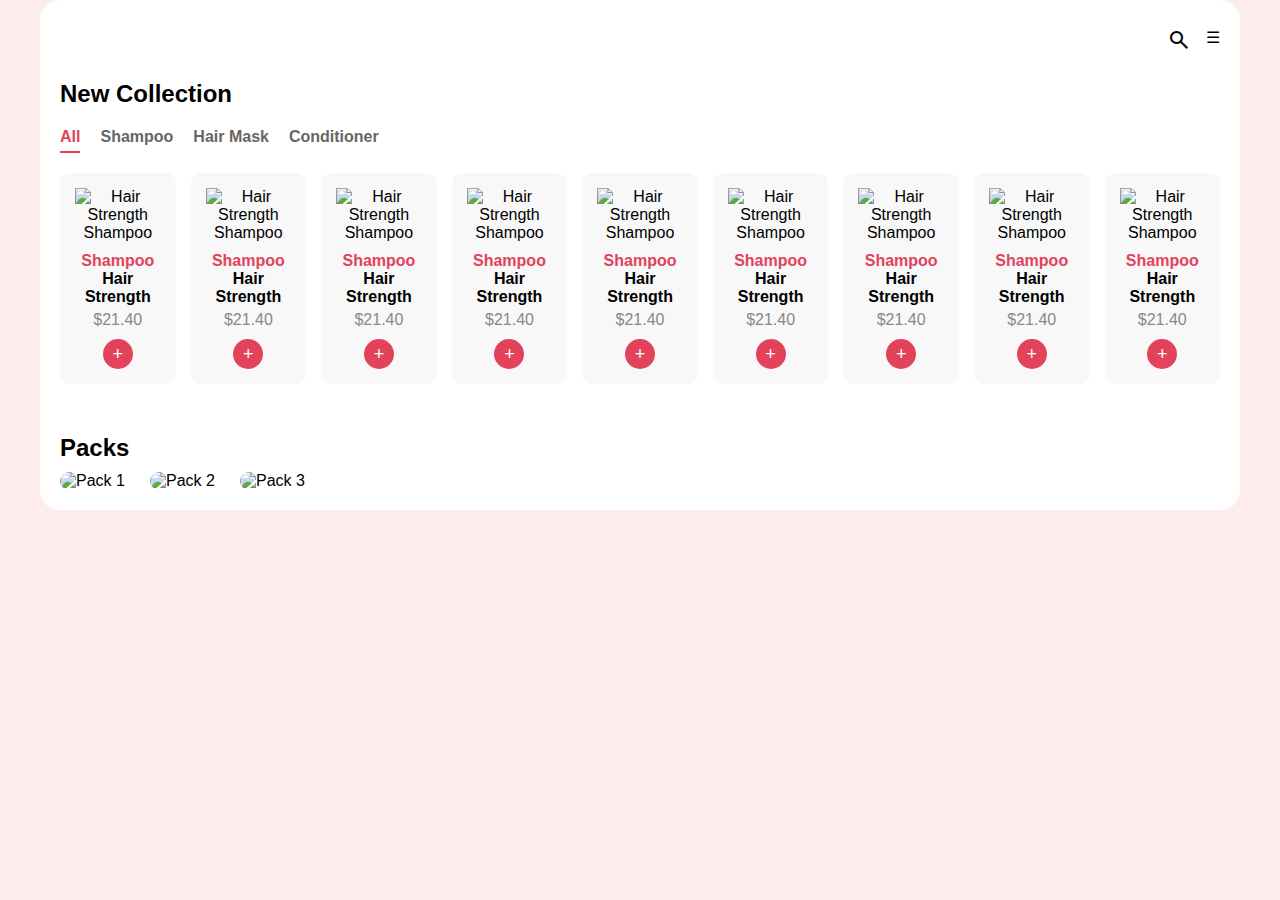
==== inicio.html @ 2be480b5 "Añadido de vista inicio Actualizacion registro Actualizacion README" ====
<!DOCTYPE html>
<html lang="en">
<head>
    <meta charset="UTF-8">
    <meta name="viewport" content="width=device-width, initial-scale=1.0">
    <link rel="stylesheet" href="css/inicio.css">
    <link rel="stylesheet" href="https://fonts.googleapis.com/css2?family=Material+Symbols+Outlined:opsz,wght,FILL,GRAD@20,400,0,0" />
    <title>Inicio | Aromavella</title>
</head>
<body>
    <div class="contenedor-app">
        <header>
            <a href="https://www.tu-enlace.com" class="perfil-pic"></a> <!-- Href agregado -->
            <div class="menu-icons">
                <span class="search-icon material-symbols-outlined" onclick="toggleSearch()">search</span>
                <span class="menu-icon">☰</span>
            </div>
        </header>
        
        <div id="search-bar" class="search-bar">
            <input type="text" placeholder="Search...">
        </div>
        
        <section class="main">
            <h1>New Collection</h1>
            <nav class="navegador-tabs">
                <a href="#" class="active">All</a>
                <a href="#">Shampoo</a>
                <a href="#">Hair Mask</a>
                <a href="#">Conditioner</a>
            </nav>
            
            <div class="productos">
                <div class="producto-carta">
                    <img src="https://via.placeholder.com/150" alt="Hair Strength Shampoo">
                    <p class="producto-tipo">Shampoo</p>
                    <h2>Hair Strength</h2>
                    <p class="precio">$21.40</p>
                    <button class="add-btn">+</button>
                </div>
                <div class="producto-carta">
                    <img src="https://via.placeholder.com/150" alt="Hair Strength Shampoo">
                    <p class="producto-tipo">Shampoo</p>
                    <h2>Hair Strength</h2>
                    <p class="precio">$21.40</p>
                    <button class="add-btn">+</button>
                </div>
                <div class="producto-carta">
                    <img src="https://via.placeholder.com/150" alt="Hair Strength Shampoo">
                    <p class="producto-tipo">Shampoo</p>
                    <h2>Hair Strength</h2>
                    <p class="precio">$21.40</p>
                    <button class="add-btn">+</button>
                </div>
                <div class="producto-carta">
                    <img src="https://via.placeholder.com/150" alt="Hair Strength Shampoo">
                    <p class="producto-tipo">Shampoo</p>
                    <h2>Hair Strength</h2>
                    <p class="precio">$21.40</p>
                    <button class="add-btn">+</button>
                </div>
                <div class="producto-carta">
                    <img src="https://via.placeholder.com/150" alt="Hair Strength Shampoo">
                    <p class="producto-tipo">Shampoo</p>
                    <h2>Hair Strength</h2>
                    <p class="precio">$21.40</p>
                    <button class="add-btn">+</button>
                </div>
                <div class="producto-carta">
                    <img src="https://via.placeholder.com/150" alt="Hair Strength Shampoo">
                    <p class="producto-tipo">Shampoo</p>
                    <h2>Hair Strength</h2>
                    <p class="precio">$21.40</p>
                    <button class="add-btn">+</button>
                </div>
                <div class="producto-carta">
                    <img src="https://via.placeholder.com/150" alt="Hair Strength Shampoo">
                    <p class="producto-tipo">Shampoo</p>
                    <h2>Hair Strength</h2>
                    <p class="precio">$21.40</p>
                    <button class="add-btn">+</button>
                </div>
                <div class="producto-carta">
                    <img src="https://via.placeholder.com/150" alt="Hair Strength Shampoo">
                    <p class="producto-tipo">Shampoo</p>
                    <h2>Hair Strength</h2>
                    <p class="precio">$21.40</p>
                    <button class="add-btn">+</button>
                </div>
                <div class="producto-carta">
                    <img src="https://via.placeholder.com/150" alt="Hair Strength Shampoo">
                    <p class="producto-tipo">Shampoo</p>
                    <h2>Hair Strength</h2>
                    <p class="precio">$21.40</p>
                    <button class="add-btn">+</button>
                </div>
 
               
            </div>
            
            <div class="packs-section">
                <h2>Packs</h2>
                <div class="packs">
                    <img src="https://via.placeholder.com/80" alt="Pack 1">
                    <img src="https://via.placeholder.com/80" alt="Pack 2">
                    <img src="https://via.placeholder.com/80" alt="Pack 3">
                </div>
            </div>
        </section>
    </div>

    <script>
        function toggleSearch() {
    const searchBar = document.getElementById('search-bar');
    if (searchBar.style.display === 'none' || searchBar.style.display === '') {
        searchBar.style.display = 'block';
    } else {
        searchBar.style.display = 'none';
    }
}

    </script>
</body>
</html>
---- css/inicio.css ----
* {
    margin: 0;
    padding: 0;
    box-sizing: border-box;
    font-family: 'Arial', sans-serif;
}

body {
    background-color: #FDECEC;
    min-height: 100vh;
}

.contenedor-app {
    padding: 20px;
    margin: auto;
    max-width: 1200px;
    background-color: #FFF;
    border-radius: 20px;
}

header {
    display: flex;
    justify-content: space-between;
    align-items: center;
    margin-bottom: 20px;
}

.perfil-pic {
    background-image: url('https://avatars.githubusercontent.com/u/128574534?v=4s');
    background-size: cover;
    background-position: center;
    width: 40px;
    height: 40px;
    border-radius: 50%;
    display: inline-block;
}

.menu-icons {
    display: flex;
    gap: 15px;
}
.search-icon, .menu-icon{
    cursor: pointer;
}
.search-bar {
    display: none;
    margin-bottom: 20px;
}

.search-bar input {
    width: 100%;
    padding: 10px;
    font-size: 16px;
    border: 1px solid #CCC;
    border-radius: 5px;
}

.main h1 {
    font-size: 24px;
    margin-bottom: 20px;
}

.navegador-tabs {
    display: flex;
    gap: 20px;
    margin-bottom: 20px;
}

.navegador-tabs a {
    text-decoration: none;
    color: #666;
    font-weight: bold;
    padding-bottom: 5px;
    border-bottom: 2px solid transparent;
}

.navegador-tabs a.active {
    color: #E3425B;
    border-bottom: 2px solid #E3425B;
}

.productos {
    display: flex;
    gap: 15px;
    /* flex-wrap: wrap; */
    overflow-x: scroll;
}

.producto-carta {
    background-color: #F8F8F8;
    border-radius: 10px;
    padding: 15px;
    width: 45%;
    text-align: center;
    margin-bottom: 20px;
}

.producto-carta img {
    width: 100px;
    height: auto;
    margin-bottom: 10px;
}

.producto-tipo {
    color: #E3425B;
    font-weight: bold;
}

.producto-carta h2 {
    font-size: 16px;
    margin-bottom: 5px;
}

.precio {
    color: #888;
    margin-bottom: 10px;
}

.add-btn {
    background-color: #E3425B;
    color: #FFF;
    border: none;
    /* padding: 10px; */
    width: 30px;
    height: 30px;
    border-radius: 50%;
    font-size: 18px;
    cursor: pointer;
    transition: .3s;
}
.add-btn:hover {
    background-color: #802634;
}
.packs-section {
    margin-top: 30px;
}

.packs-section h2 {
    margin-bottom: 10px;
}

.packs {
    display: flex;
    gap: 10px;
}

.packs img {
    width: 80px;
    height: auto;
    border-radius: 10px;
}

@media (max-width: 768px) {
    .producto-carta {
        width: 100%;
    }
}

@media (max-width: 480px) {
    .nav-tabs {
        flex-wrap: wrap;
    }

    .packs img {
        width: 60px;
    }
}
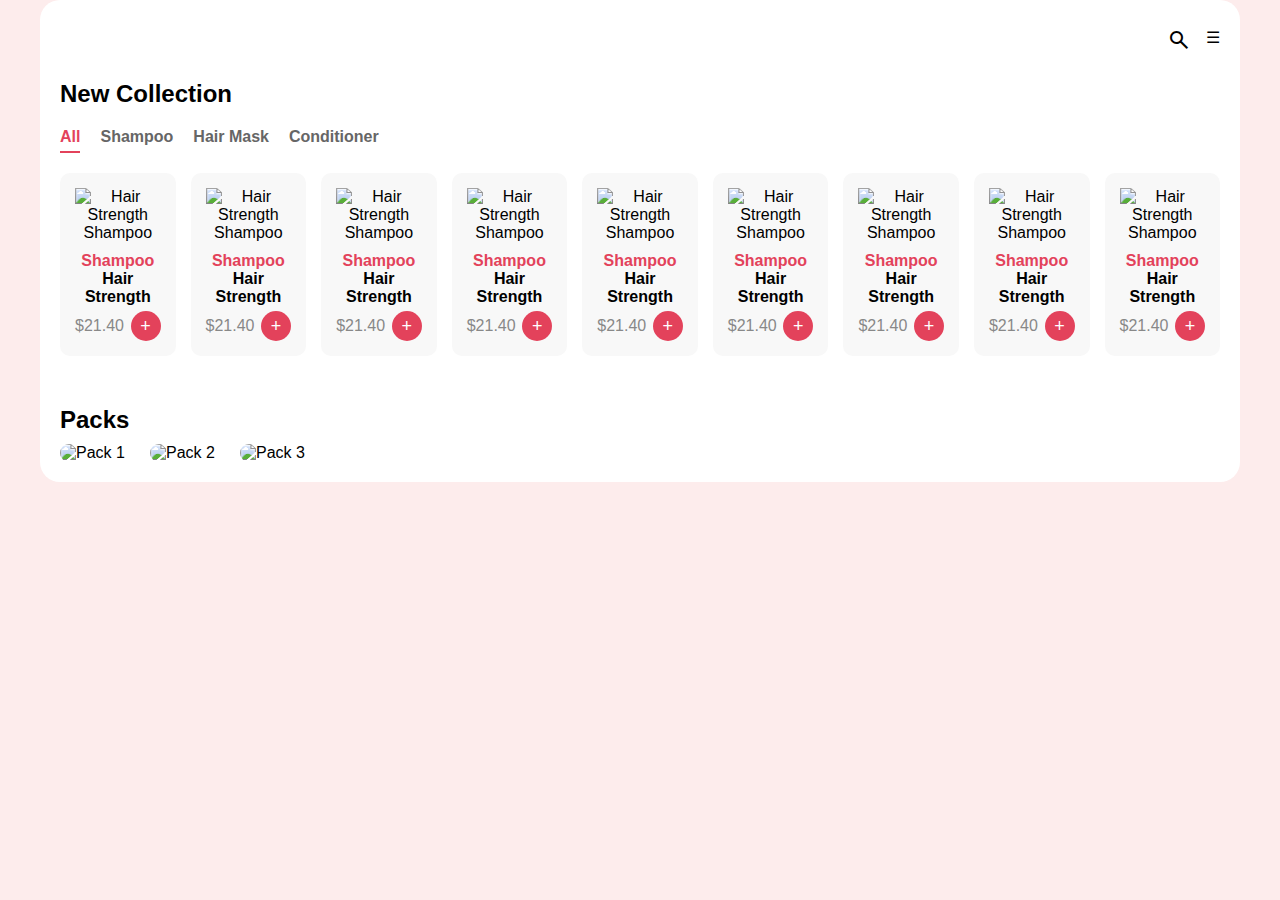
==== commit 4264883f: "-Actualizacion de vistas -Agregado de Perfil -Eliminacion del index -Agregado de icono en las pagina" ====
--- a/inicio.html
+++ b/inicio.html
@@ -5,12 +5,13 @@
     <meta name="viewport" content="width=device-width, initial-scale=1.0">
     <link rel="stylesheet" href="css/inicio.css">
     <link rel="stylesheet" href="https://fonts.googleapis.com/css2?family=Material+Symbols+Outlined:opsz,wght,FILL,GRAD@20,400,0,0" />
+    <link rel="shortcut icon" href="img/iconoAromavella.ico" type="image/x-icon">
     <title>Inicio | Aromavella</title>
 </head>
 <body>
     <div class="contenedor-app">
         <header>
-            <a href="https://www.tu-enlace.com" class="perfil-pic"></a> <!-- Href agregado -->
+            <a href="perfil.html" class="perfil-pic"></a>
             <div class="menu-icons">
                 <span class="search-icon material-symbols-outlined" onclick="toggleSearch()">search</span>
                 <span class="menu-icon">☰</span>
@@ -35,66 +36,83 @@
                     <img src="https://via.placeholder.com/150" alt="Hair Strength Shampoo">
                     <p class="producto-tipo">Shampoo</p>
                     <h2>Hair Strength</h2>
-                    <p class="precio">$21.40</p>
+                    <div class="menu-producto-carta">
+                        <p class="precio">$21.40</p>
                     <button class="add-btn">+</button>
+                    </div>
                 </div>
                 <div class="producto-carta">
                     <img src="https://via.placeholder.com/150" alt="Hair Strength Shampoo">
                     <p class="producto-tipo">Shampoo</p>
                     <h2>Hair Strength</h2>
-                    <p class="precio">$21.40</p>
+                    <div class="menu-producto-carta">
+                        <p class="precio">$21.40</p>
                     <button class="add-btn">+</button>
+                    </div>
                 </div>
                 <div class="producto-carta">
                     <img src="https://via.placeholder.com/150" alt="Hair Strength Shampoo">
                     <p class="producto-tipo">Shampoo</p>
                     <h2>Hair Strength</h2>
-                    <p class="precio">$21.40</p>
+                    <div class="menu-producto-carta">
+                        <p class="precio">$21.40</p>
                     <button class="add-btn">+</button>
+                    </div>
                 </div>
                 <div class="producto-carta">
                     <img src="https://via.placeholder.com/150" alt="Hair Strength Shampoo">
                     <p class="producto-tipo">Shampoo</p>
                     <h2>Hair Strength</h2>
-                    <p class="precio">$21.40</p>
+                    <div class="menu-producto-carta">
+                        <p class="precio">$21.40</p>
                     <button class="add-btn">+</button>
+                    </div>
                 </div>
                 <div class="producto-carta">
                     <img src="https://via.placeholder.com/150" alt="Hair Strength Shampoo">
                     <p class="producto-tipo">Shampoo</p>
                     <h2>Hair Strength</h2>
-                    <p class="precio">$21.40</p>
+                    <div class="menu-producto-carta">
+                        <p class="precio">$21.40</p>
                     <button class="add-btn">+</button>
+                    </div>
                 </div>
                 <div class="producto-carta">
                     <img src="https://via.placeholder.com/150" alt="Hair Strength Shampoo">
                     <p class="producto-tipo">Shampoo</p>
                     <h2>Hair Strength</h2>
-                    <p class="precio">$21.40</p>
+                    <div class="menu-producto-carta">
+                        <p class="precio">$21.40</p>
                     <button class="add-btn">+</button>
+                    </div>
                 </div>
                 <div class="producto-carta">
                     <img src="https://via.placeholder.com/150" alt="Hair Strength Shampoo">
                     <p class="producto-tipo">Shampoo</p>
                     <h2>Hair Strength</h2>
-                    <p class="precio">$21.40</p>
+                    <div class="menu-producto-carta">
+                        <p class="precio">$21.40</p>
                     <button class="add-btn">+</button>
+                    </div>
                 </div>
                 <div class="producto-carta">
                     <img src="https://via.placeholder.com/150" alt="Hair Strength Shampoo">
                     <p class="producto-tipo">Shampoo</p>
                     <h2>Hair Strength</h2>
-                    <p class="precio">$21.40</p>
+                    <div class="menu-producto-carta">
+                        <p class="precio">$21.40</p>
                     <button class="add-btn">+</button>
+                    </div>
                 </div>
                 <div class="producto-carta">
                     <img src="https://via.placeholder.com/150" alt="Hair Strength Shampoo">
                     <p class="producto-tipo">Shampoo</p>
                     <h2>Hair Strength</h2>
-                    <p class="precio">$21.40</p>
+                    <div class="menu-producto-carta">
+                        <p class="precio">$21.40</p>
                     <button class="add-btn">+</button>
+                    </div>
                 </div>
- 
                
             </div>
             
--- a/css/inicio.css
+++ b/css/inicio.css
@@ -95,6 +95,7 @@
     margin-bottom: 20px;
 }
 
+
 .producto-carta img {
     width: 100px;
     height: auto;
@@ -111,9 +112,14 @@
     margin-bottom: 5px;
 }
 
+.menu-producto-carta {
+    display: flex;
+    justify-content: space-between;
+    align-items: center;
+}
+
 .precio {
     color: #888;
-    margin-bottom: 10px;
 }
 
 .add-btn {
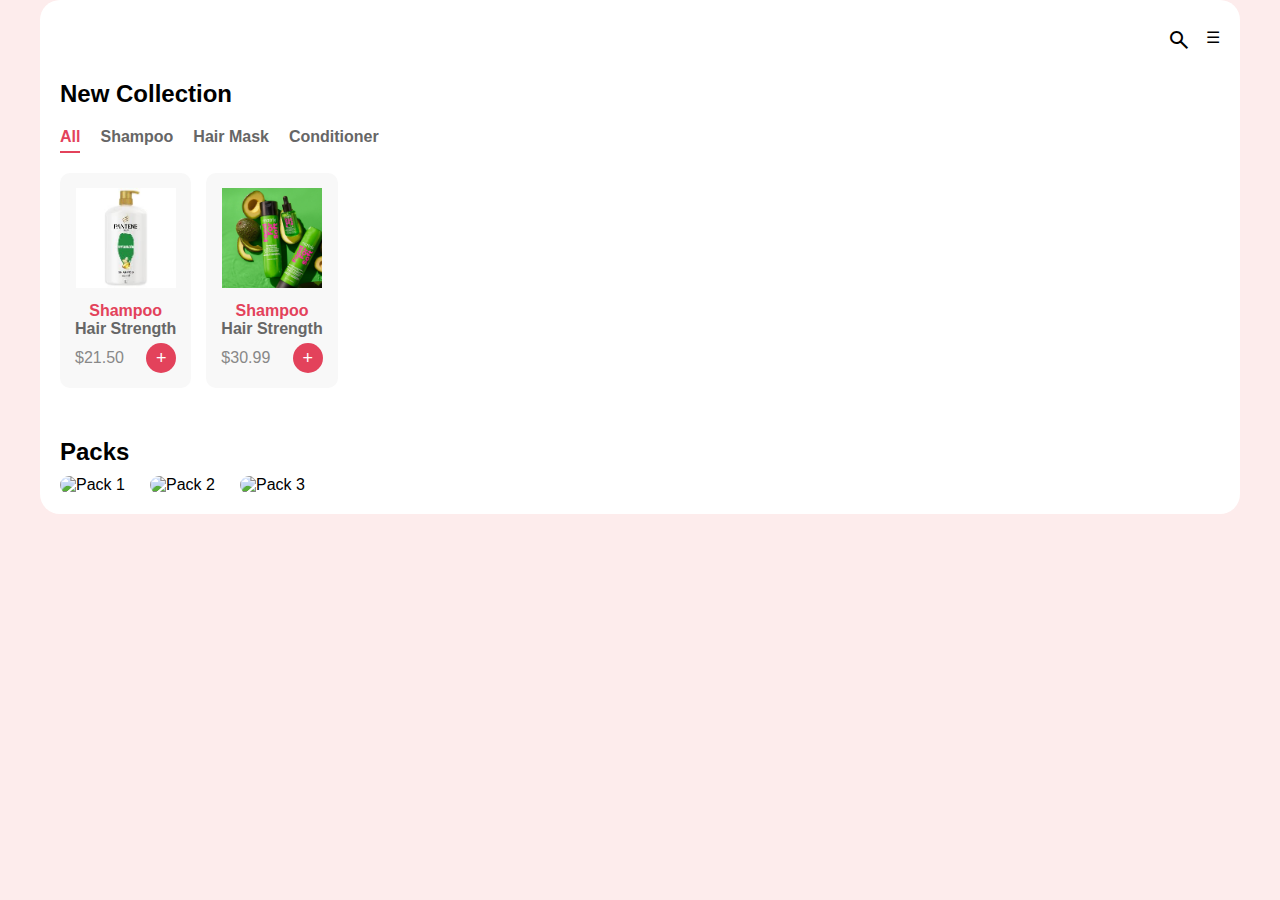
==== commit cd4e3674: "Utilizacion de DOM" ====
--- a/inicio.html
+++ b/inicio.html
@@ -1,13 +1,16 @@
 <!DOCTYPE html>
 <html lang="en">
+
 <head>
     <meta charset="UTF-8">
     <meta name="viewport" content="width=device-width, initial-scale=1.0">
     <link rel="stylesheet" href="css/inicio.css">
-    <link rel="stylesheet" href="https://fonts.googleapis.com/css2?family=Material+Symbols+Outlined:opsz,wght,FILL,GRAD@20,400,0,0" />
+    <link rel="stylesheet"
+        href="https://fonts.googleapis.com/css2?family=Material+Symbols+Outlined:opsz,wght,FILL,GRAD@20,400,0,0" />
     <link rel="shortcut icon" href="img/iconoAromavella.ico" type="image/x-icon">
     <title>Inicio | Aromavella</title>
 </head>
+
 <body>
     <div class="contenedor-app">
         <header>
@@ -17,28 +20,29 @@
                 <span class="menu-icon">☰</span>
             </div>
         </header>
-        
+
         <div id="search-bar" class="search-bar">
             <input type="text" placeholder="Search...">
         </div>
-        
+
         <section class="main">
             <h1>New Collection</h1>
             <nav class="navegador-tabs">
-                <a href="#" class="active">All</a>
-                <a href="#">Shampoo</a>
-                <a href="#">Hair Mask</a>
-                <a href="#">Conditioner</a>
+                <a href="#" id="todos" class="active">All</a>
+                <a href="#" id="shampoo">Shampoo</a>
+                <a href="#" id="mascaras">Hair Mask</a>
+                <a href="#" id="cremanjuagues">Conditioner</a>
             </nav>
-            
+
             <div class="productos">
+                <!--
                 <div class="producto-carta">
                     <img src="https://via.placeholder.com/150" alt="Hair Strength Shampoo">
                     <p class="producto-tipo">Shampoo</p>
                     <h2>Hair Strength</h2>
                     <div class="menu-producto-carta">
                         <p class="precio">$21.40</p>
-                    <button class="add-btn">+</button>
+                        <button onclick="window.location = ('producto.html')" class="add-btn">+</button>
                     </div>
                 </div>
                 <div class="producto-carta">
@@ -47,7 +51,7 @@
                     <h2>Hair Strength</h2>
                     <div class="menu-producto-carta">
                         <p class="precio">$21.40</p>
-                    <button class="add-btn">+</button>
+                        <button class="add-btn">+</button>
                     </div>
                 </div>
                 <div class="producto-carta">
@@ -56,7 +60,7 @@
                     <h2>Hair Strength</h2>
                     <div class="menu-producto-carta">
                         <p class="precio">$21.40</p>
-                    <button class="add-btn">+</button>
+                        <button class="add-btn">+</button>
                     </div>
                 </div>
                 <div class="producto-carta">
@@ -65,7 +69,7 @@
                     <h2>Hair Strength</h2>
                     <div class="menu-producto-carta">
                         <p class="precio">$21.40</p>
-                    <button class="add-btn">+</button>
+                        <button class="add-btn">+</button>
                     </div>
                 </div>
                 <div class="producto-carta">
@@ -74,7 +78,7 @@
                     <h2>Hair Strength</h2>
                     <div class="menu-producto-carta">
                         <p class="precio">$21.40</p>
-                    <button class="add-btn">+</button>
+                        <button class="add-btn">+</button>
                     </div>
                 </div>
                 <div class="producto-carta">
@@ -83,7 +87,7 @@
                     <h2>Hair Strength</h2>
                     <div class="menu-producto-carta">
                         <p class="precio">$21.40</p>
-                    <button class="add-btn">+</button>
+                        <button class="add-btn">+</button>
                     </div>
                 </div>
                 <div class="producto-carta">
@@ -92,7 +96,7 @@
                     <h2>Hair Strength</h2>
                     <div class="menu-producto-carta">
                         <p class="precio">$21.40</p>
-                    <button class="add-btn">+</button>
+                        <button class="add-btn">+</button>
                     </div>
                 </div>
                 <div class="producto-carta">
@@ -101,7 +105,7 @@
                     <h2>Hair Strength</h2>
                     <div class="menu-producto-carta">
                         <p class="precio">$21.40</p>
-                    <button class="add-btn">+</button>
+                        <button class="add-btn">+</button>
                     </div>
                 </div>
                 <div class="producto-carta">
@@ -110,12 +114,13 @@
                     <h2>Hair Strength</h2>
                     <div class="menu-producto-carta">
                         <p class="precio">$21.40</p>
-                    <button class="add-btn">+</button>
+                        <button class="add-btn">+</button>
                     </div>
                 </div>
-               
+
+                 -->
             </div>
-            
+
             <div class="packs-section">
                 <h2>Packs</h2>
                 <div class="packs">
@@ -127,16 +132,42 @@
         </section>
     </div>
 
+    <script src="js/leerProducts.js"></script>
     <script>
+        todos.addEventListener("click", e => {
+            todos.classList.add('active');
+            shampoo.classList.remove('active');
+            mascaras.classList.remove('active');
+            cremanjuagues.classList.remove('active');
+        })
+        shampoo.addEventListener("click", e => {
+            todos.classList.remove('active');
+            shampoo.classList.add('active');
+            mascaras.classList.remove('active');
+            cremanjuagues.classList.remove('active');
+        })
+        mascaras.addEventListener("click", e => {
+            todos.classList.remove('active');
+            shampoo.classList.remove('active');
+            mascaras.classList.add('active');
+            cremanjuagues.classList.remove('active');
+        })
+        cremanjuagues.addEventListener("click", e => {
+            todos.classList.remove('active');
+            shampoo.classList.remove('active');
+            mascaras.classList.remove('active');
+            cremanjuagues.classList.add('active');
+        })
+
         function toggleSearch() {
-    const searchBar = document.getElementById('search-bar');
-    if (searchBar.style.display === 'none' || searchBar.style.display === '') {
-        searchBar.style.display = 'block';
-    } else {
-        searchBar.style.display = 'none';
-    }
-}
-
+            const searchBar = document.getElementById('search-bar');
+            if (searchBar.style.display === 'none' || searchBar.style.display === '') {
+                searchBar.style.display = 'block';
+            } else {
+                searchBar.style.display = 'none';
+            }
+        }
     </script>
 </body>
+
 </html>--- a/css/inicio.css
+++ b/css/inicio.css
@@ -9,7 +9,9 @@
     background-color: #FDECEC;
     min-height: 100vh;
 }
-
+a{
+    text-decoration: none;
+}
 .contenedor-app {
     padding: 20px;
     margin: auto;
@@ -77,6 +79,7 @@
 .navegador-tabs a.active {
     color: #E3425B;
     border-bottom: 2px solid #E3425B;
+    transition: .6s cubic-bezier(0.4, 0, 1, 1);
 }
 
 .productos {
@@ -90,7 +93,7 @@
     background-color: #F8F8F8;
     border-radius: 10px;
     padding: 15px;
-    width: 45%;
+    width: auto;
     text-align: center;
     margin-bottom: 20px;
 }
@@ -108,6 +111,7 @@
 }
 
 .producto-carta h2 {
+    color: #666;
     font-size: 16px;
     margin-bottom: 5px;
 }
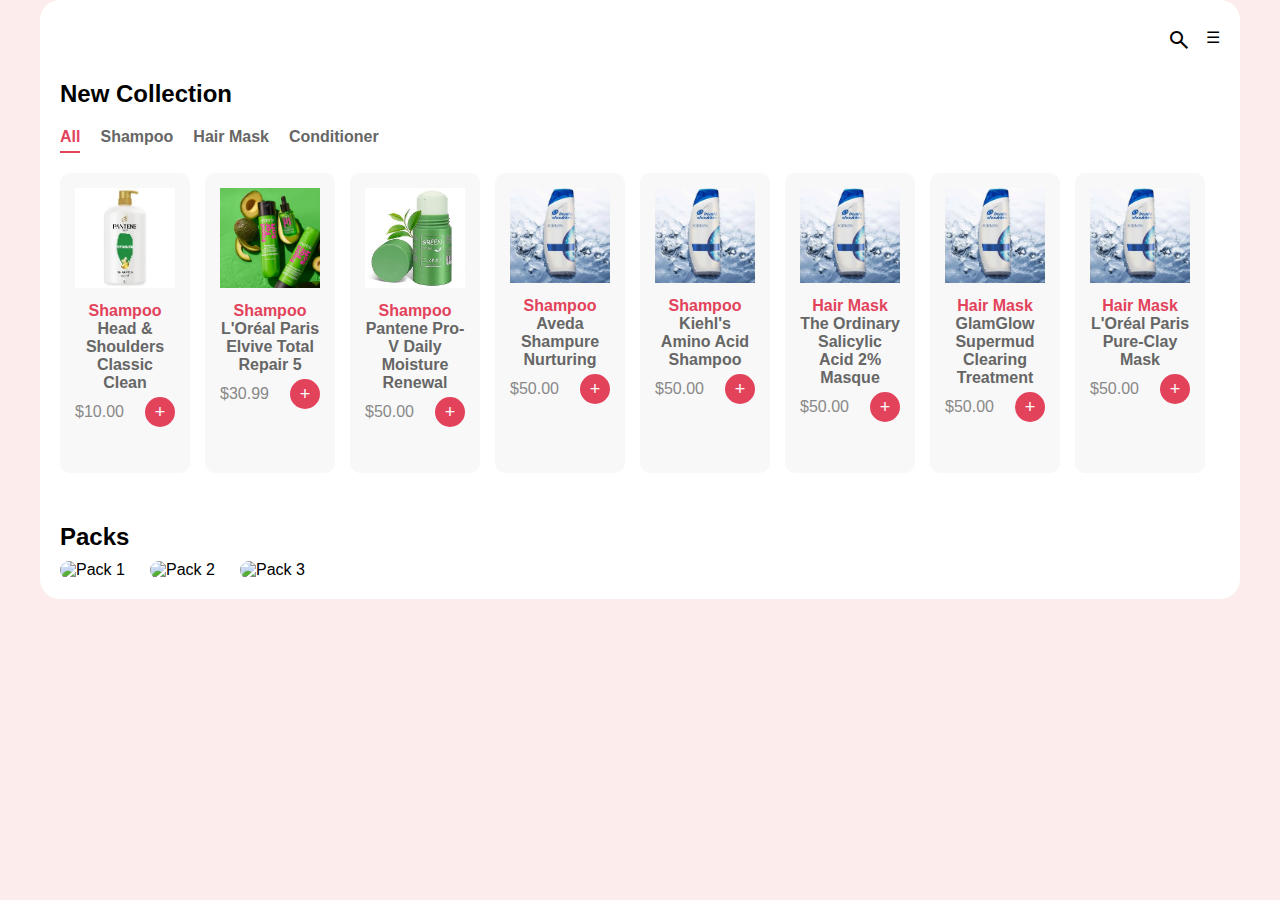
==== commit bf3c069c: "actualizacion de dom actualizacion de filtros en inicio.html" ====
--- a/inicio.html
+++ b/inicio.html
@@ -133,30 +133,55 @@
     </div>
 
     <script src="js/leerProducts.js"></script>
-    <script>
+    <script src="js/filtros.js"></script>
+    <!-- <script>
+        mascaraClass = document.querySelector(".mask");
+            shampooClass = document.querySelector(".shampoo");
+            conditionerClass = document.querySelector(".conditioner");
+
         todos.addEventListener("click", e => {
             todos.classList.add('active');
             shampoo.classList.remove('active');
             mascaras.classList.remove('active');
             cremanjuagues.classList.remove('active');
+
+            mascaraClass.style.display = ("flex");
+            shampooClass.style.display = ("flex");
+            conditionerClass.style.display = ("flex");
         })
         shampoo.addEventListener("click", e => {
             todos.classList.remove('active');
             shampoo.classList.add('active');
             mascaras.classList.remove('active');
             cremanjuagues.classList.remove('active');
+
+            mascaraClass.style.display = ("none");
+            shampooClass.style.display = ("flex");
+            conditionerClass.style.display = ("none");
         })
         mascaras.addEventListener("click", e => {
             todos.classList.remove('active');
             shampoo.classList.remove('active');
             mascaras.classList.add('active');
             cremanjuagues.classList.remove('active');
+
+            mascaraClass.style.display = ("flex");
+            shampooClass.style.display = ("none");
+            conditionerClass.style.display = ("none");
         })
         cremanjuagues.addEventListener("click", e => {
             todos.classList.remove('active');
             shampoo.classList.remove('active');
             mascaras.classList.remove('active');
             cremanjuagues.classList.add('active');
+
+            mascaraClass = document.querySelector(".mask");
+            shampooClass = document.querySelector(".shampoo");
+            conditionerClass = document.querySelector(".conditioner");
+
+            mascaraClass.style.display = ("none");
+            shampooClass.style.display = ("none");
+            conditionerClass.style.display = ("flex");
         })
 
         function toggleSearch() {
@@ -167,7 +192,7 @@
                 searchBar.style.display = 'none';
             }
         }
-    </script>
+    </script> -->
 </body>
 
 </html>--- a/css/inicio.css
+++ b/css/inicio.css
@@ -4,7 +4,19 @@
     box-sizing: border-box;
     font-family: 'Arial', sans-serif;
 }
+.shampoo{
+    display: flex;
+}
+.mask{
+    display: flex;
+}
+.conditioner{
+    display: flex;
+}
 
+.ocultar{
+    display: none;
+}
 body {
     background-color: #FDECEC;
     min-height: 100vh;
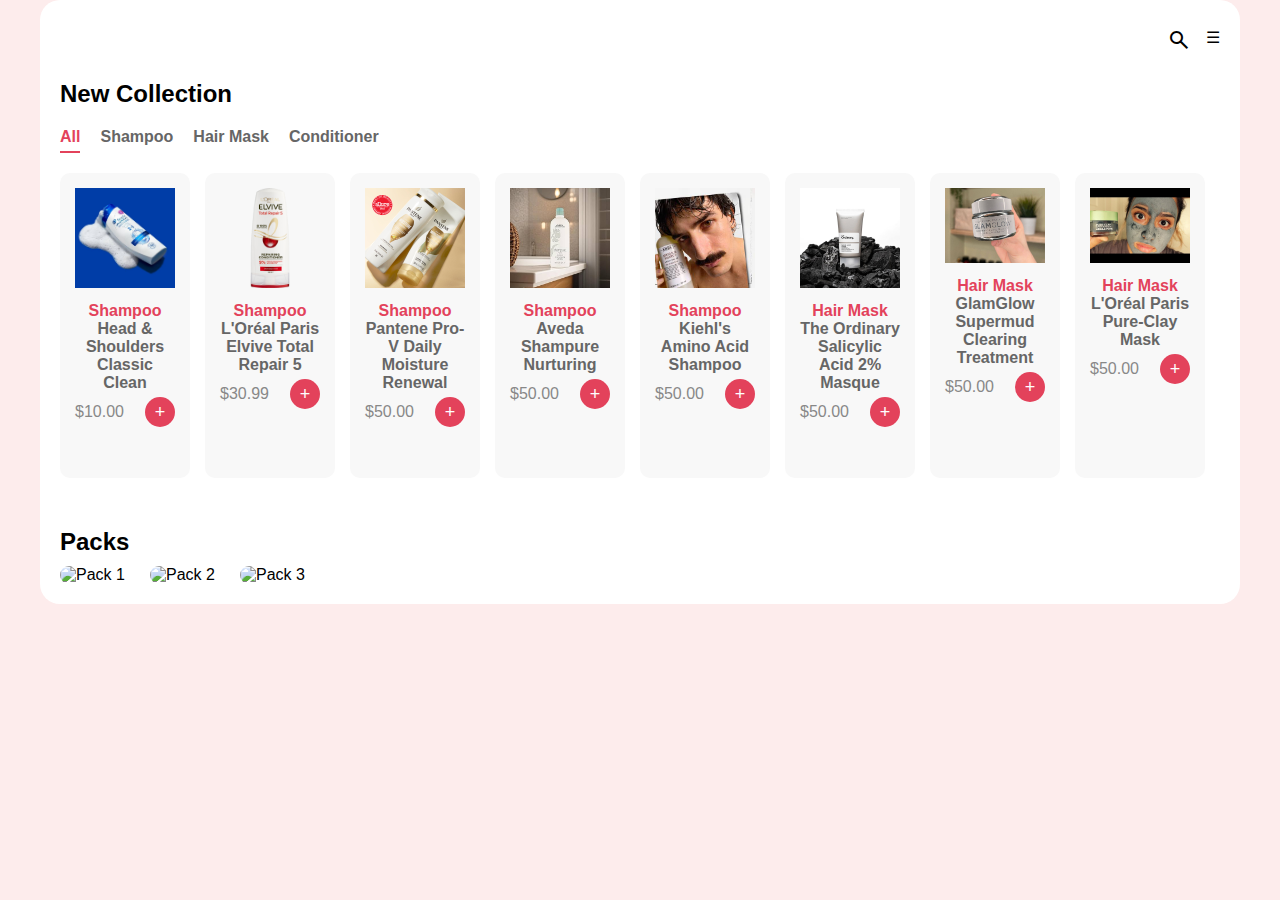
==== commit 1eb41aac: "actualizacion de filtro de busqueda actualizacion de imagenes" ====
--- a/inicio.html
+++ b/inicio.html
@@ -22,7 +22,7 @@
         </header>
 
         <div id="search-bar" class="search-bar">
-            <input type="text" placeholder="Search...">
+            <input type="text" placeholder="Search..." id="buscador">
         </div>
 
         <section class="main">
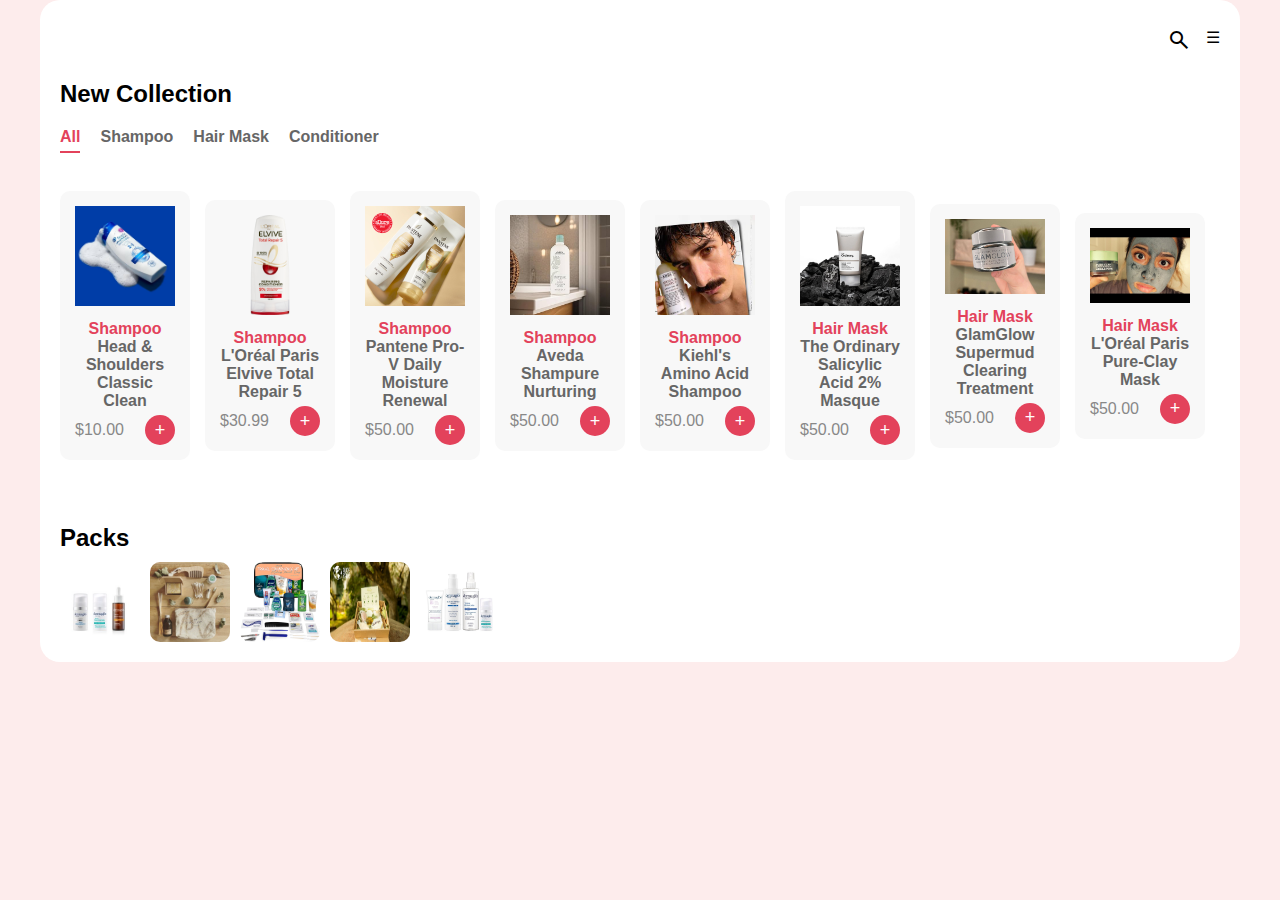
==== commit 18f731cc: "fixeo de bug css añadido de packs" ====
--- a/inicio.html
+++ b/inicio.html
@@ -124,9 +124,11 @@
             <div class="packs-section">
                 <h2>Packs</h2>
                 <div class="packs">
-                    <img src="https://via.placeholder.com/80" alt="Pack 1">
-                    <img src="https://via.placeholder.com/80" alt="Pack 2">
-                    <img src="https://via.placeholder.com/80" alt="Pack 3">
+                    <img src="img/packs/pack1.jpg" alt="Pack 1">
+                    <img src="img/packs/pack5.jpeg" alt="Pack 5">
+                    <img src="img/packs/pack3.jpg" alt="Pack 3">
+                    <img src="img/packs/pack4.jpg" alt="Pack 4">
+                    <img src="img/packs/pack2.jpg" alt="Pack 2">
                 </div>
             </div>
         </section>
--- a/css/inicio.css
+++ b/css/inicio.css
@@ -3,20 +3,20 @@
     padding: 0;
     box-sizing: border-box;
     font-family: 'Arial', sans-serif;
+    scrollbar-width: thin;
+    scrollbar-color: #4d4545;
+
 }
-.shampoo{
+.shampoo, .mask, .conditioner{
     display: flex;
-}
-.mask{
-    display: flex;
-}
-.conditioner{
-    display: flex;
+    margin-bottom: 1rem;
 }
 
 .ocultar{
     display: none;
 }
+
+
 body {
     background-color: #FDECEC;
     min-height: 100vh;
@@ -96,6 +96,7 @@
 
 .productos {
     display: flex;
+    align-items: center;
     gap: 15px;
     /* flex-wrap: wrap; */
     overflow-x: scroll;
@@ -107,7 +108,7 @@
     padding: 15px;
     width: auto;
     text-align: center;
-    margin-bottom: 20px;
+    /* margin-bottom: 20px; */
 }
 
 
@@ -186,4 +187,4 @@
     .packs img {
         width: 60px;
     }
-}
+}